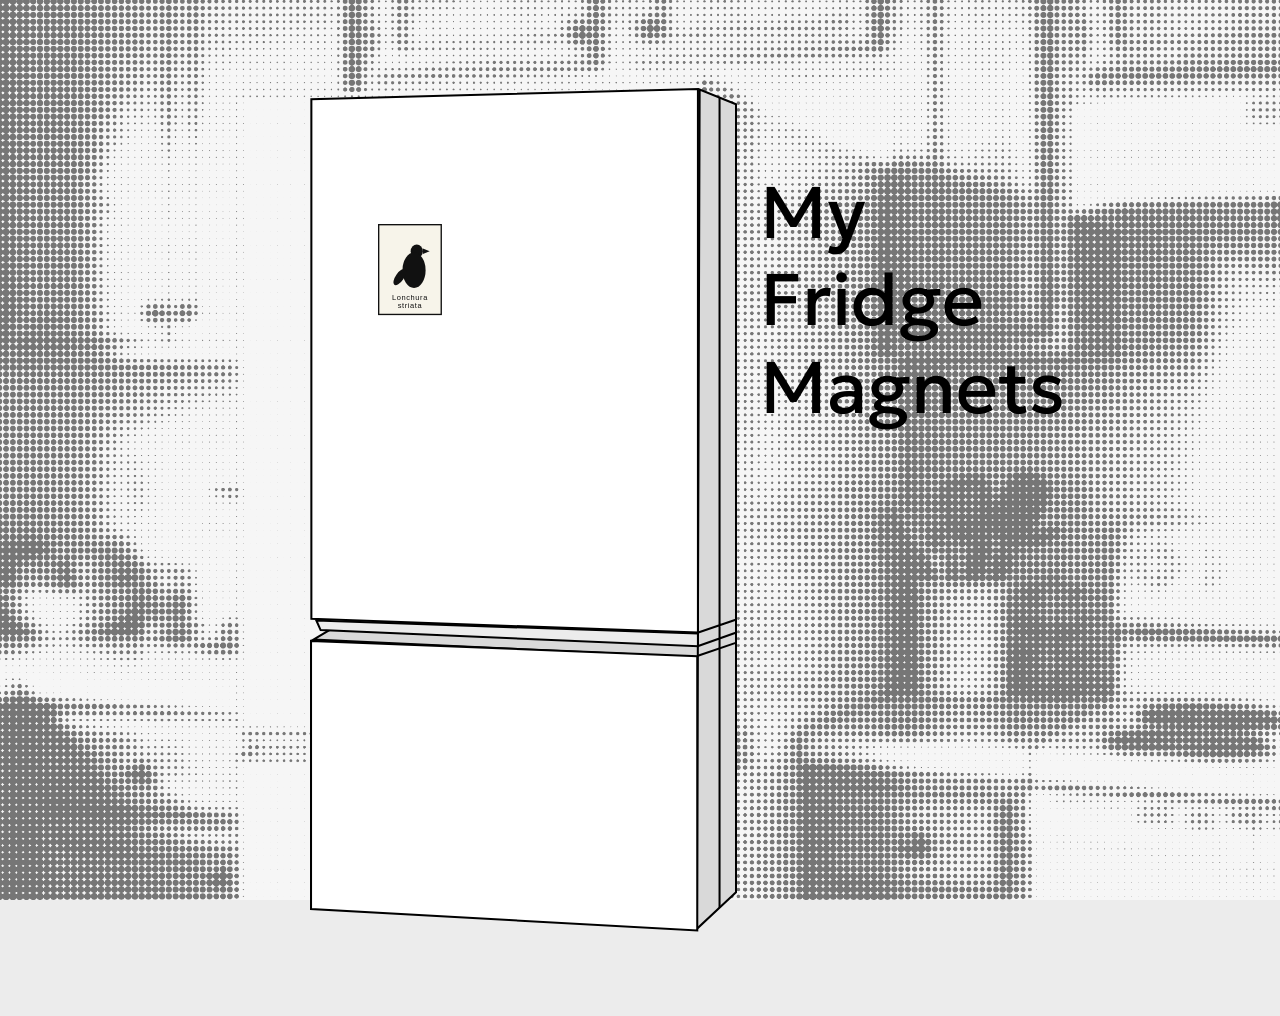
==== index.html @ 38b039fa "2" ====
<!DOCTYPE html>
<html lang="en">
<head>
  <meta charset="UTF-8">
  <meta name="viewport" content="width=device-width, initial-scale=1.0">
  <title>My Fridge Magnets</title>
  <link rel="stylesheet" href="homepage.css">
  <style>
@import url('https://fonts.googleapis.com/css2?family=Geologica:wght,CRSV@100..900,0&display=swap');
</style>
</head>
<body>

  <!-- 背景 -->
  <div class="bg"></div>

  <main class="home">

    <section class="fridge-scene">

      <!-- 冰箱标题 -->
      <h1 class="fridge-title">My Fridge Magnets</h1>


      <div class="fridge-wrap">

       
          <svg class="fridge-svg" width="628" height="1241" viewBox="0 0 628 1241" fill="none" xmlns="http://www.w3.org/2000/svg">
            <path d="M584.037 813.896L566.328 836.966L5.03223 811.229L32.8906 794.514L584.037 813.896Z" fill="#D9D9D9" stroke="black" stroke-width="3"/>
            <rect x="552" y="787.5" width="54" height="51" fill="#D9D9D9"/>
            <path d="M626.5 24.0088V1182.85L569.011 1236.54L572.992 2.22656L626.5 24.0088Z" fill="#D9D9D9" stroke="black" stroke-width="3"/>
            <path d="M570.5 802.184V820.934L15.6279 797.25L9.3418 783.08L570.5 802.184Z" fill="#ECECEC" stroke="black" stroke-width="3"/>
            <path d="M570.5 800.944L2 780.553V16.46L570.5 1.53906V800.944Z" fill="white" stroke="black" stroke-width="3"/>
            <path d="M571 820.646L627 800.68M571 800.68L627 781.712M602.279 14.5V1205.5" stroke="black" stroke-width="3"/>
            <path d="M570.5 835L626 816" stroke="black" stroke-width="3"/>
            <path d="M569.5 835.468V1238.91L1.5 1207.54V813.061L569.5 835.468Z" fill="white" stroke="black" stroke-width="3"/>
          </svg>

<button class="magnet-bird" onclick="location.href='zoo.html'" aria-label="Bird magnet">

  <span class="bird-card">

    <span class="bird">
      <span class="bird-head"></span>
      <span class="bird-body"></span>
      <span class="bird-tail"></span>
      <span class="bird-beak"></span>
    </span>

    <span class="bird-caption">Lonchura striata</span>

  </span>
  
</button>


      </div>
    </section>

  </main>

</body>
</html>
---- homepage.css ----
body {
  background: #ececec;
  min-height: 100vh;
  overflow: hidden;
  position: relative;
  font-family: Arial, sans-serif;
}


.bg {
  position: fixed;
  inset: 0;
  background-image: url("img/background3.png");
  background-size: cover;
  background-position: center;
  opacity: 0.5;
  z-index: 0;
}


.home {
  position: relative;
  z-index: 1;
  width: 100%;
  min-height: 100vh;
  display: flex;
  justify-content: center;
  align-items: center;
}


.fridge-scene {
  position: relative;
  width: 900px;
  height: 1000px;
}

.fridge-title {
    font-family: "Geologica", sans-serif;
  position: absolute;
  top: 100px;
  left: 570px;
  font-size: 73px;
  font-weight: 400;
  color: black;
  line-height: 1.2;
}

.fridge-wrap {
  position: absolute;
  left: 120px;
  top: 80px;
  width: 628px;
  height: 1241px;

  transform: scale(0.68);
  transform-origin: top left;

  animation: fridgeZoom 1.4s ease forwards;
}


.fridge-svg {
  display: block;
  width: 628px;
  height: 1241px;
}



@keyframes fridgeZoom {
  from {
    transform: scale(0.60);
  }
  to {
    transform: scale(0.68);
    opacity: 1;
  }
}
.magnet-bird{
  position:absolute;
  top:200px;
  left:100px;

  width:90px;
  height:130px;

  padding:0;
  border:none;
  background:transparent;
  appearance:none;
  -webkit-appearance:none;
  cursor:pointer;
  z-index:6;

  transition:transform .25s ease, box-shadow .25s ease;
}

.magnet-bird:hover{
  transform:translateY(-8px) rotate(-4deg);
  box-shadow:0 10px 18px rgba(0,0,0,0.18);
}

.bird-card{
  position:relative;
  display:block;
  width:100%;
  height:100%;

  background:#f7f4ea;
  border:2px solid #111;
}


.bird{
  position:absolute;
  width:50px;
  height:20px;
  left:20px;
  top:28px;
}

.bird-body{
  position:absolute;
  width:34px;
  height:52px;
  background:#111;
  border-radius:50%;
  left:14px;
  top:12px;
}

.bird-head{
  position:absolute;
  width:18px;
  height:20px;
  background:#111;
  border-radius:50%;
  right:6px;
}

.bird-tail{
  position:absolute;
  width:12px;
  height:28px;
  background:#111;
  border-radius:50%;
  left:4px;
  top:34px;
  transform:rotate(35deg);
}

.bird-beak{
  position:absolute;
  width:0;
  height:0;
  border-left:10px solid #111;
  border-top:4px solid transparent;
  border-bottom:4px solid transparent;
  top:6px;
  right:-4px;
}

.bird-caption{
  position:absolute;
  left:0;
  right:0;
  bottom:6px;
  text-align:center;
  font-size:11px;
  color:#111;
  letter-spacing:0.08em;
}
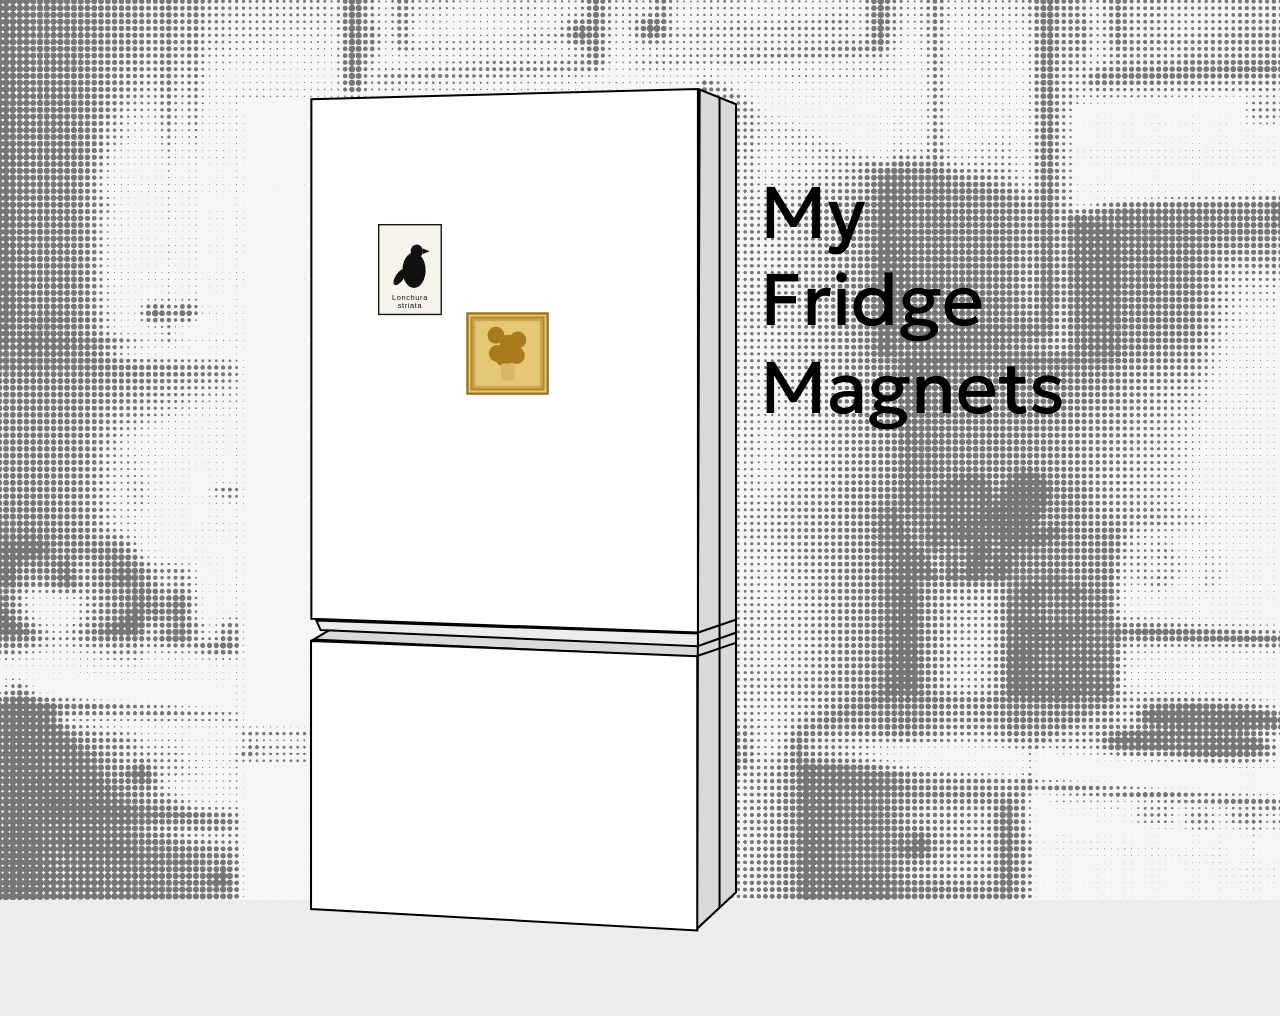
==== commit cb7065fd: "4" ====
--- a/index.html
+++ b/index.html
@@ -11,14 +11,12 @@
 </head>
 <body>
 
-  <!-- 背景 -->
   <div class="bg"></div>
 
   <main class="home">
 
     <section class="fridge-scene">
 
-      <!-- 冰箱标题 -->
       <h1 class="fridge-title">My Fridge Magnets</h1>
 
 
@@ -53,6 +51,27 @@
   
 </button>
 
+<button class="magnet magnet-van-gogh" onclick="location.href='vangogh.html'">
+
+  <div class="frame">
+    
+    <div class="painting">
+
+      <div class="flower f1"></div>
+      <div class="flower f2"></div>
+      <div class="flower f3"></div>
+      <div class="flower f4"></div>
+      <div class="flower f5"></div>
+      <div class="flower f6"></div>
+
+      <div class="vase"></div>
+
+    </div>
+
+  </div>
+
+</button>
+
 
       </div>
     </section>
--- a/homepage.css
+++ b/homepage.css
@@ -172,4 +172,89 @@
   font-size:11px;
   color:#111;
   letter-spacing:0.08em;
+}
+.magnet-van-gogh{
+  position:absolute;
+  top: 330px;
+  left: 230px;
+
+  width:95px;
+  height:95px;
+
+  border:none;
+  background:none;
+  padding:0;
+
+  cursor:pointer;
+  z-index: 8;
+
+  transition:transform .25s ease;
+}
+
+.magnet-van-gogh:hover{
+  transform:translateY(-8px) rotate(-4deg);
+}
+
+
+.frame{
+  width:100%;
+  height:100%;
+
+  background:#cfa54c;
+
+  border:3px solid #9a7424;
+
+  padding:10px;
+
+  box-shadow:
+  inset 0 0 0 3px #e8c777,
+  inset 0 0 0 6px #b8872a;
+}
+
+
+.painting{
+  width:100%;
+  height:100%;
+
+  background:#e5c875;
+
+  position:relative;
+
+  overflow:hidden;
+}
+
+
+.flower{
+  position:absolute;
+
+  width:25px;
+  height:25px;
+
+  background:#a97a1c;
+
+  border-radius:50%;
+}
+
+.f1{top:8px;left:18px;}
+.f2{top:20px;left:36px;}
+.f3{top:15px;left:50px;}
+.f4{top:35px;left:20px;}
+.f5{top:38px;left:48px;}
+.f6{top:42px;left:30px;}
+
+
+.vase{
+  position:absolute;
+
+  bottom:8px;
+  left:50%;
+
+  transform:translateX(-50%);
+
+  width:20px;
+  height:25px;
+
+  background:#d8b46d;
+
+  border-radius:3px;
 }
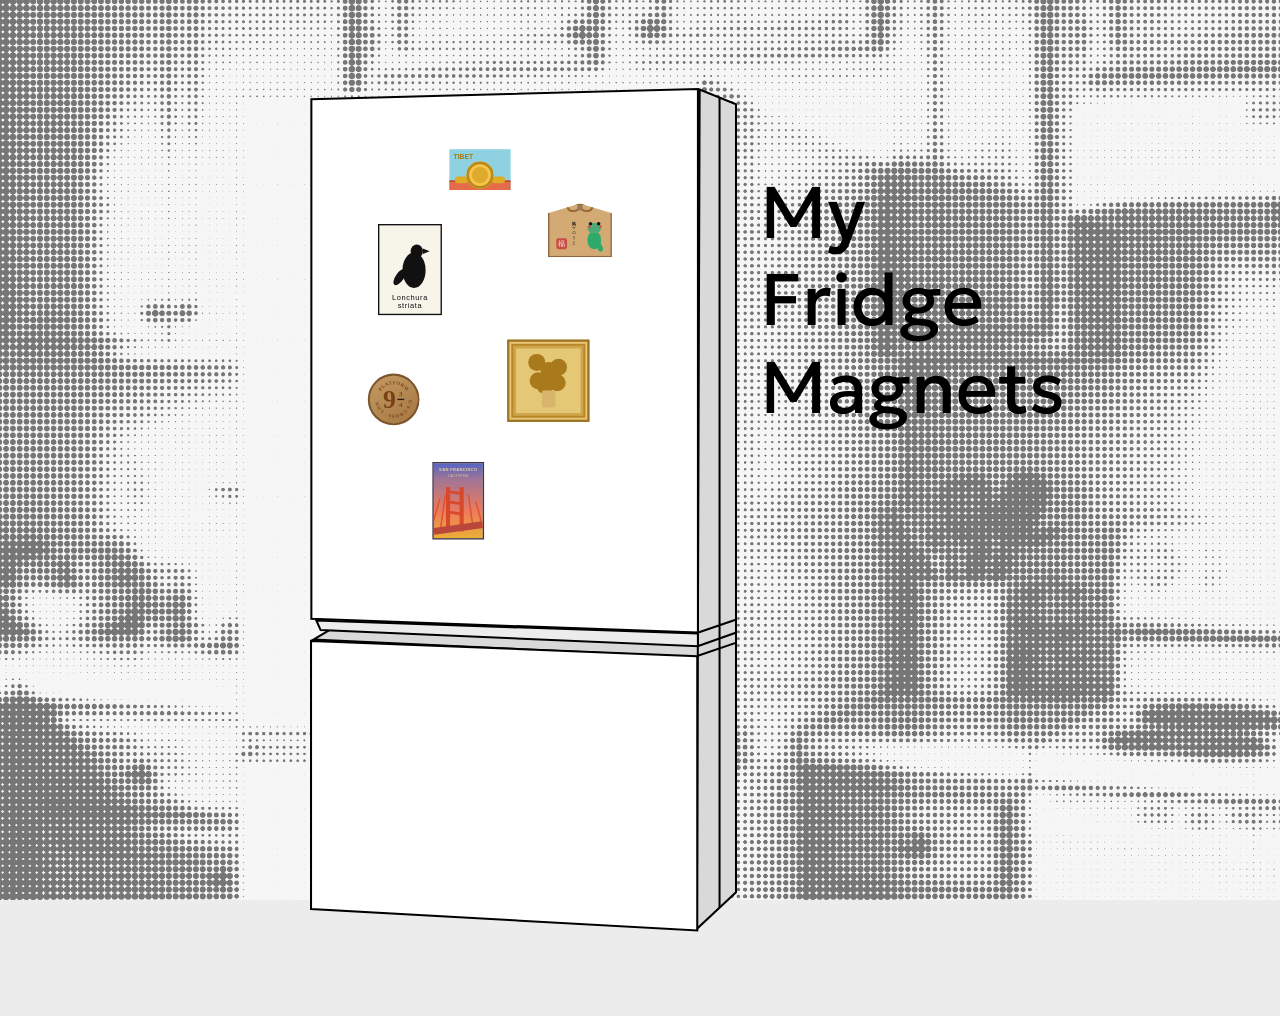
==== commit 38fc8e77: "5" ====
--- a/index.html
+++ b/index.html
@@ -33,6 +33,88 @@
             <path d="M570.5 835L626 816" stroke="black" stroke-width="3"/>
             <path d="M569.5 835.468V1238.91L1.5 1207.54V813.061L569.5 835.468Z" fill="white" stroke="black" stroke-width="3"/>
           </svg>
+
+          <button class="magnet magnet-sf" onclick="location.href='sanfrancisco.html'" aria-label="San Francisco magnet">
+
+  <div class="sf-card">
+
+    <div class="sf-title">SAN FRANCISCO</div>
+    <div class="sf-subtitle">CALIFORNIA</div>
+
+
+    <div class="bridge">
+      <span class="tower tower-left"></span>
+      <span class="tower tower-right"></span>
+
+      <span class="cable cable-1"></span>
+      <span class="cable cable-2"></span>
+      <span class="cable cable-3"></span>
+      <span class="cable cable-4"></span>
+      <span class="cable cable-5"></span>
+      <span class="cable cable-6"></span>
+
+<span class="tower-bar bar1"></span>
+<span class="tower-bar bar2"></span>
+<span class="tower-bar bar3"></span>
+      <span class="bridge-road"></span>
+    </div>
+
+  </div>
+
+</button>
+
+         <button class="magnet magnet-platform" onclick="location.href='platform934.html'">
+
+  <div class="platform-badge">
+
+    <svg class="platform-ring-text" viewBox="0 0 100 100">
+      <defs>
+        <path id="topArc" d="M 18,50 A 32,32 0 0,1 82,50" />
+        <path id="bottomArc" d="M 82,50 A 32,32 0 0,1 18,50" />
+      </defs>
+
+      <text class="ring-top">
+        <textPath href="#topArc" startOffset="50%" text-anchor="middle">
+          PLATFORM
+        </textPath>
+      </text>
+
+      <text class="ring-bottom">
+        <textPath href="#bottomArc" startOffset="50%" text-anchor="middle">
+          KING'S CROSS · LONDON
+        </textPath>
+      </text>
+    </svg>
+
+    <div class="platform-number">
+      <span class="nine">9</span>
+      <div class="fraction-wrap">
+        <span class="fraction top">3</span>
+        <span class="slash"></span>
+        <span class="fraction bottom">4</span>
+      </div>
+    </div>
+
+  </div>
+
+</button>
+
+               <button class="magnet magnet-tibet" onclick="location.href='tibet.html'">
+
+  <div class="tibet-card">
+    <div class="tibet-text-left">TIBET</div>
+
+    <div class="dharma-wheel"></div>
+
+    <div class="deer deer-left"></div>
+
+    <div class="deer deer-right"></div>
+
+    <div class="temple-base"></div>
+
+  </div>
+
+</button>
 
 <button class="magnet-bird" onclick="location.href='zoo.html'" aria-label="Bird magnet">
 
@@ -73,7 +155,32 @@
 </button>
 
 
+  <button class="magnet-frog" onclick="location.href='hkd.html'" aria-label="Frog magnet">
+    <span class="frog-board">
+      <span class="frog-rope">
+        <span class="rope-left"></span>
+        <span class="rope-right"></span>
+        <span class="rope-knot"></span>
+      </span>
+      <span class="frog-text-small">元気にケロリと</span>
+      <span class="frog-stamp">福</span>
+
+      <span class="frog-body"></span>
+      <span class="frog-head"></span>
+      <span class="frog-eye frog-eye-left"></span>
+      <span class="frog-eye frog-eye-right"></span>
+      <span class="frog-arm"></span>
+      <span class="frog-dot frog-dot-left"></span>
+      <span class="frog-dot frog-dot-right"></span>
+    </span>
+  </button>
+
+</div>
+
+
+
       </div>
+ 
     </section>
 
   </main>
--- a/homepage.css
+++ b/homepage.css
@@ -175,8 +175,8 @@
 }
 .magnet-van-gogh{
   position:absolute;
-  top: 330px;
-  left: 230px;
+  top: 370px;
+  left: 290px;
 
   width:95px;
   height:95px;
@@ -193,6 +193,7 @@
 
 .magnet-van-gogh:hover{
   transform:translateY(-8px) rotate(-4deg);
+  box-shadow:0 10px 18px rgba(0, 0, 0, 0.18);
 }
 
 
@@ -257,4 +258,549 @@
   background:#d8b46d;
 
   border-radius:3px;
+}
+.magnet-frog{
+  position:absolute;
+  top:170px;
+  left:350px;
+  width:90px;
+  height:75px;
+  border:none;
+  background:none;
+  padding:0;
+
+  cursor:pointer;
+  z-index:8;
+
+  transition:transform .25s ease, box-shadow .25s ease;
+}
+
+.magnet-frog:hover{
+  transform:translateY(-8px) rotate(-4deg);
+  box-shadow:0 10px 18px rgba(0,0,0,0.18);
+}
+
+
+.frog-board{
+  position:relative;
+  display:block;
+  width:100%;
+  height:100%;
+
+  background:#d3a974;
+  border:2px solid #8b6841;
+
+  clip-path:polygon(50% 0%, 100% 18%, 100% 100%, 0% 100%, 0% 18%);
+}
+
+
+.frog-rope{
+  position:absolute;
+  top:-8px;
+  left:50%;
+  transform:translateX(-50%);
+  width:42px;
+  height:20px;
+}
+
+.rope-left,
+.rope-right{
+  position:absolute;
+  width:18px;
+  height:12px;
+  border:3px solid #9b6a34;
+  border-radius:50%;
+  background:transparent;
+}
+
+.rope-left{
+  left:1px;
+  top:0;
+  transform:rotate(-20deg);
+}
+
+.rope-right{
+  right:1px;
+  top:0;
+  transform:rotate(20deg);
+}
+
+.rope-knot{
+  position:absolute;
+  width:8px;
+  height:8px;
+  background:#977a5b;
+  border-radius:50%;
+  left:50%;
+  top:8px;
+  transform:translateX(-50%);
+}
+
+
+.frog-text-small{
+  position:absolute;
+  left:33px;
+  top:20px;
+
+  writing-mode:vertical-rl;
+  text-orientation:mixed;
+
+  font-size:6px;
+  color:#111;
+  line-height:1.1;
+}
+
+
+.frog-stamp{
+  position:absolute;
+  left:10px;
+  bottom:10px;
+
+  width:16px;
+  height:16px;
+  background:#c64e43;
+  color:#fff;
+
+  font-size:10px;
+  line-height:16px;
+  text-align:center;
+  border-radius:3px;
+}
+
+
+.frog-body{
+  position:absolute;
+  width:20px;
+  height:26px;
+  background:#2faa69;
+  border-radius:45% 45% 48% 48%;
+  left:56px;
+  top:39px;
+}
+
+.frog-head{
+  position:absolute;
+  width:20px;
+  height:16px;
+  background:#4da978;
+  border-radius:50%;
+  left:56px;
+  top:26px;
+}
+
+.frog-eye{
+  position:absolute;
+  width:5px;
+  height:5px;
+  background:#111;
+  border-radius:50%;
+  top:25px;
+}
+
+.frog-eye-left{
+  left:58px;
+}
+
+.frog-eye-right{
+  left:70px;
+}
+
+.frog-arm{
+  position:absolute;
+  width:8px;
+  height:14px;
+  background:#2faa69;
+  border-radius:50%;
+  left:70px;
+  top:55px;
+  transform:rotate(-25deg);
+}
+
+
+.frog-dot{
+  position:absolute;
+  width:4px;
+  height:4px;
+  background:#d94f43;
+  border-radius:50%;
+  top:30px;
+}
+
+.frog-dot-left{
+  left:57px;
+}
+
+.frog-dot-right{
+  left:73px;
+}
+.magnet-tibet{
+  position: absolute;
+  top: 90px;
+  left: 205px;
+
+  width: 90px;
+  height: 60px;
+
+  border: none;
+  background: none;
+  padding: 0;
+
+  cursor: pointer;
+  z-index: 8;
+
+  transition: transform .25s ease, box-shadow .25s ease;
+}
+
+.magnet-tibet:hover{
+  transform: translateY(-6px) rotate(-3deg);
+  box-shadow: 0 8px 14px rgba(0,0,0,0.18);
+}
+
+
+
+
+.tibet-card{
+  position:relative;
+  width:100%;
+  height:100%;
+
+  background:#8ed2e1;
+
+}
+
+
+
+.tibet-text-left{
+  position:absolute;
+  top:6px;
+  left:6px;
+
+  font-size:10px;
+  font-weight:700;
+
+  color:#a57a0e;
+}
+
+
+
+
+.dharma-wheel{
+  position:absolute;
+top:18px;
+  width:40px;
+  height:40px;
+
+  border-radius:50%;
+
+  background:#dcaa2c;
+
+  left:50%;
+
+  transform:translateX(-50%);
+
+  box-shadow:
+  inset 0 0 0 4px #b8891c,
+  inset 0 0 0 8px #f7c546;
+
+  z-index:3;
+}
+
+
+
+.deer{
+  position:absolute;
+
+  width:20px;
+  height:10px;
+
+  background:#e0aa22;
+
+  border-radius:10px;
+    z-index:2;
+}
+
+.deer-left{
+  left:8px;
+  top:40px;
+}
+
+.deer-right{
+  right:8px;
+  top:40px;
+}
+
+
+.temple-base{
+  position:absolute;
+
+  bottom:0;
+  left:0;
+
+  width:100%;
+  height:12px;
+
+  background:#e56c4b;
+
+  border-top:2px solid #b94b2d;
+    z-index:1;
+}
+
+.magnet-platform{
+  width:70px;
+  height:70px;
+
+  border:none;
+  background:none;
+  padding:0;
+
+  cursor:pointer;
+
+  transition:transform .25s ease, box-shadow .25s ease;
+}
+
+.magnet-platform:hover{
+  transform:translateY(-6px) rotate(-2deg);
+
+  box-shadow:0 8px 14px rgba(0,0,0,0.18);
+}
+
+.magnet-platform{
+  position:absolute;
+  top:420px;
+  left:85px;
+  width:70px;
+  height:70px;
+  border:none;
+  background:none;
+  padding:0;
+  cursor:pointer;
+  transition:transform .25s ease, box-shadow .25s ease;
+}
+
+.magnet-platform:hover{
+  transform:translateY(-6px) rotate(-2deg);
+  box-shadow:0 8px 14px rgba(0,0,0,0.18);
+}
+
+.platform-badge{
+  width:100%;
+  height:100%;
+  border-radius:50%;
+  background:linear-gradient(145deg, #c49a62, #a57742);
+  border:3px solid #7a542c;
+  position:relative;
+  color:#7a4116;
+  font-family:serif;
+  overflow:hidden;
+}
+
+.platform-ring-text{
+  position:absolute;
+  inset:0;
+  width:100%;
+  height:100%;
+}
+
+.ring-top,
+.ring-bottom{
+  font-size:10px;
+  font-weight:bold;
+  letter-spacing:1px;
+  fill:#7a4116;
+}
+
+
+.platform-number{
+  position:absolute;
+  top:50%;
+  left:50%;
+  transform:translate(-50%,-50%);
+  display:flex;
+  align-items:center;
+  gap:2px;
+}
+
+.nine{
+  font-size:38px;
+  font-weight:bold;
+  line-height:1;
+}
+
+.fraction-wrap{
+  display:flex;
+  flex-direction:column;
+  align-items:center;
+  line-height:1;
+}
+
+.fraction{
+  font-size:10px;
+  font-weight:bold;
+}
+
+.slash{
+  width:10px;
+  height:1.5px;
+  background:#2c1c10;
+  margin:2px 0;
+}
+
+
+.magnet-sf{
+  position:absolute;
+  top:550px;
+  left:180px;
+
+  width:72px;
+  height:110px;
+
+  border:none;
+  background:none;
+  padding:0;
+
+  cursor:pointer;
+  z-index:8;
+
+  transition:transform .25s ease, box-shadow .25s ease;
+}
+
+.magnet-sf:hover{
+  transform:translateY(-8px) rotate(-3deg);
+  box-shadow:0 10px 18px rgba(0,0,0,0.18);
+}
+
+
+.sf-card{
+  position:relative;
+  width:100%;
+  height:100%;
+
+  border:2px solid #3f3448;
+  background:linear-gradient(
+    to bottom,
+    #3c4fb9dd 0%,
+    #8f597ed4 22%,
+    #ee7a5d 65%,
+    #e9a214dc 100%
+  );
+
+  overflow:hidden;
+}
+
+
+.sf-title{
+  position:absolute;
+  top:6px;
+  left:0;
+  right:0;
+
+  text-align:center;
+  font-size:6px;
+  font-weight:700;
+  letter-spacing:0.08em;
+  color:#f1d5a0;
+}
+
+.sf-subtitle{
+  position:absolute;
+  top:16px;
+  left:0;
+  right:0;
+
+  text-align:center;
+  font-size:4px;
+  font-weight:500;
+  letter-spacing:0.15em;
+  color:#e7c996;
+}
+
+.bridge{
+  position:absolute;
+  left:0;
+  right:0;
+  bottom:0;
+  height:72px;
+}
+
+
+.tower{
+  position:absolute;
+  width:6px;
+  background:#d8482b;
+  bottom:10px;
+}
+
+.tower-left{
+  left:18px;
+  height:65px;
+}
+
+.tower-right{
+  left:38px;
+  height:65px;
+}
+
+
+.bridge-road{
+  position:absolute;
+  left:0;
+  right:0;
+  bottom:10px;
+  height:10px;
+  background:#b9473c;
+  
+
+  transform:rotate(-8deg);
+}
+
+.cable{
+  position:absolute;
+  width:1.5px;
+  background:#e0502c;
+  bottom:14px;
+  transform-origin:top;
+}
+
+.cable-1{
+  left:8px;
+  height:44px;
+  transform:rotate(16deg);
+}
+
+.cable-2{
+  left:16px;
+  height:50px;
+  transform:rotate(8deg);
+}
+
+
+.cable-5{
+  left:50px;
+  height:50px;
+  transform:rotate(-8deg);
+}
+
+.cable-6{
+  left:61px;
+  height:40px;
+  transform:rotate(-15deg);
+}
+.tower-bar{
+  position:absolute;
+  left:22px;
+  width:18px;
+  height:4px;
+  background:#d8482b;
+  transform:rotate(8deg);
+}
+.bar1{
+  top:3px;
+}
+
+.bar2{
+  top:18px;
+}
+
+.bar3{
+  top:33px;
 }
